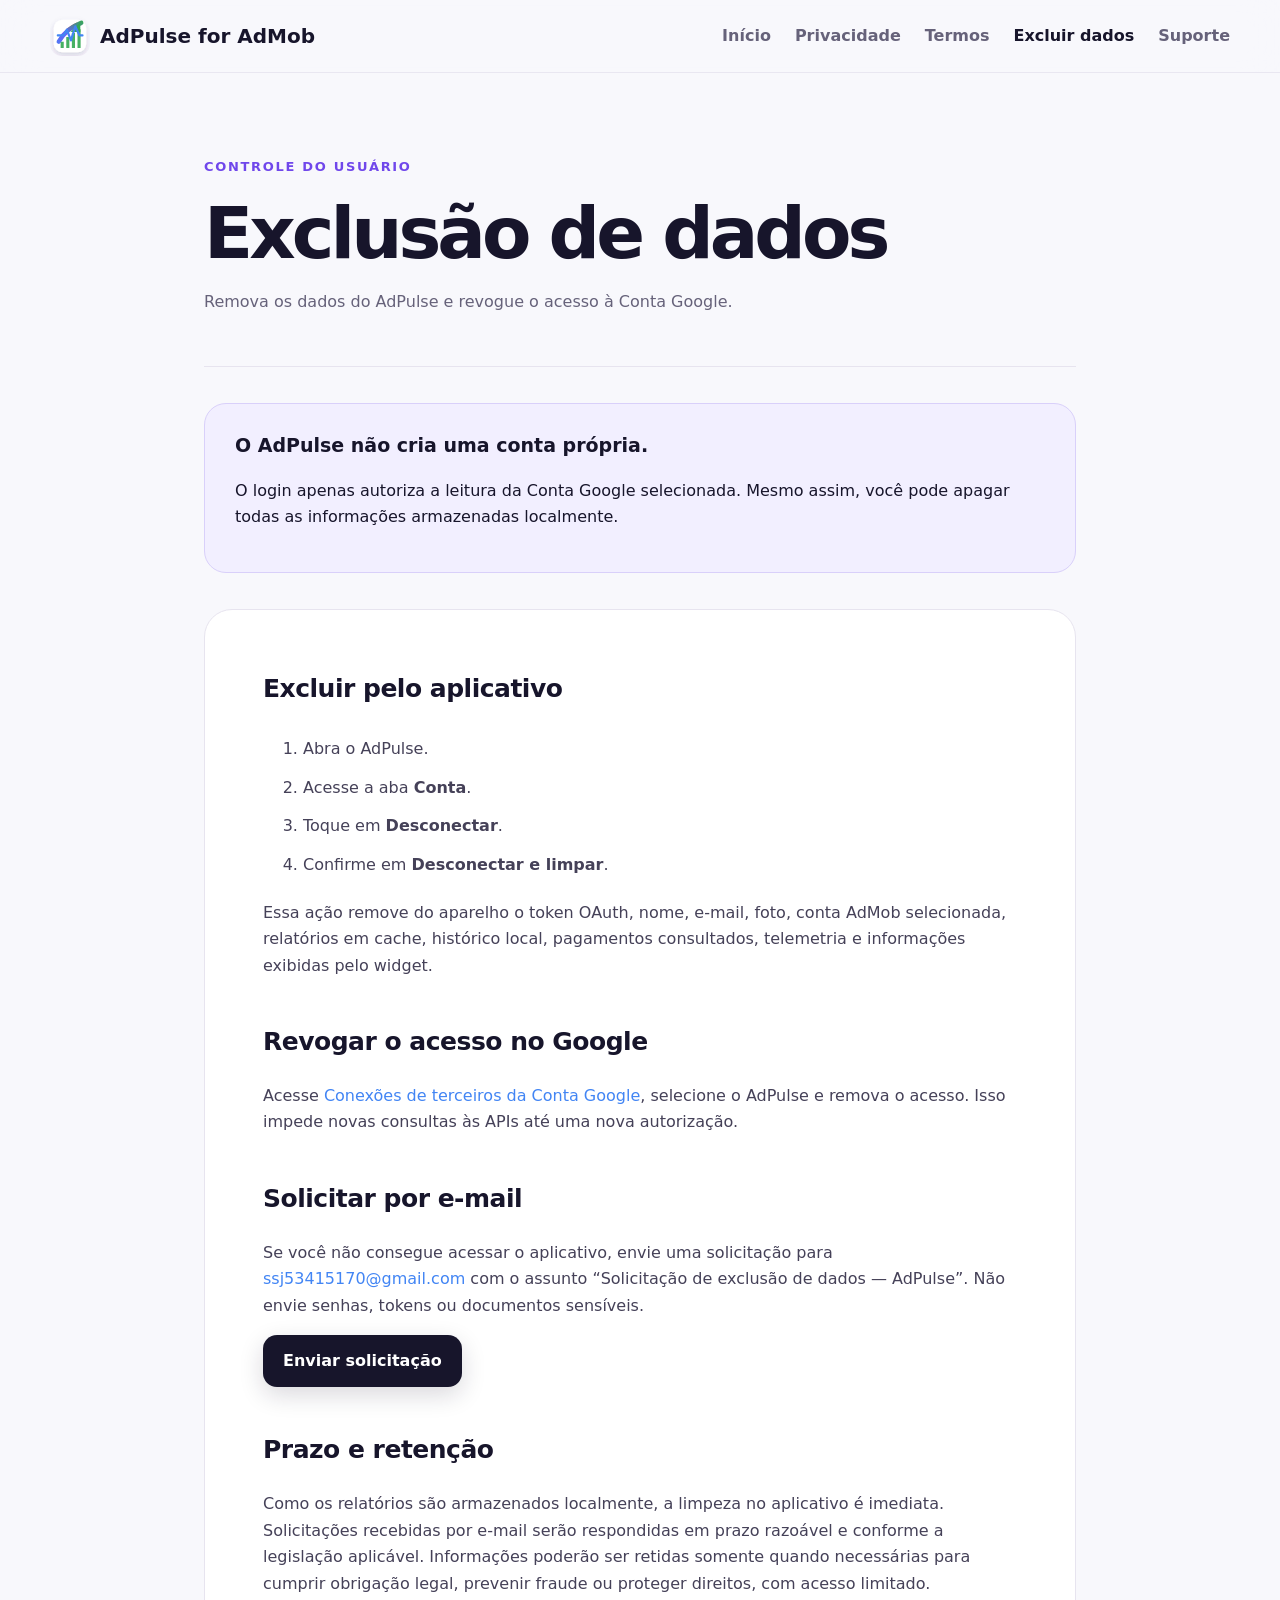
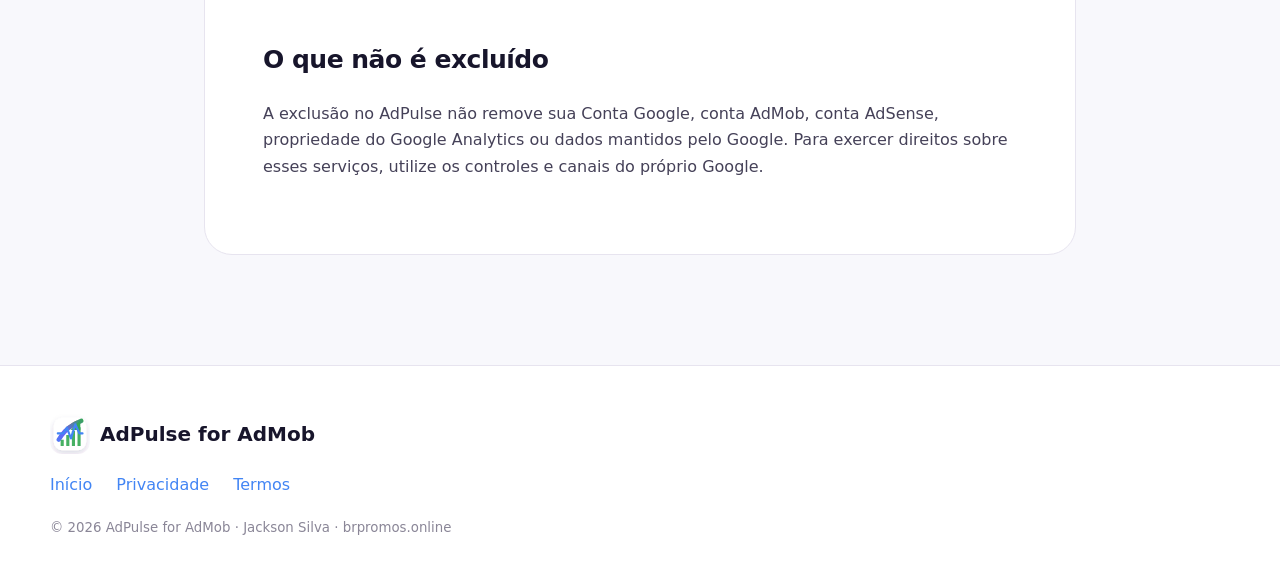
==== deletion/index.html @ be37e26b "Add clean URL pages for GitHub Pages" ====
<!doctype html><html lang="pt-BR"><head><meta charset="utf-8"><meta name="viewport" content="width=device-width,initial-scale=1"><meta name="description" content="Como excluir os dados locais e revogar o acesso do AdPulse."><title>Exclusão de dados — AdPulse</title><link rel="icon" href="../assets/adpulse-logo.svg"><link rel="stylesheet" href="../assets/site.css"></head><body><header class="nav"><a class="brand" href="../index.html"><img src="../assets/adpulse-logo.svg" alt=""><span>AdPulse for AdMob</span></a><nav><a href="../index.html">Início</a><a href="../privacy.html">Privacidade</a><a href="../terms.html">Termos</a><a class="active" href="../deletion.html">Excluir dados</a><a href="../support.html">Suporte</a></nav></header><main class="legal"><div class="legal-head"><span class="eyebrow">CONTROLE DO USUÁRIO</span><h1>Exclusão de dados</h1><p>Remova os dados do AdPulse e revogue o acesso à Conta Google.</p></div><aside class="summary"><b>O AdPulse não cria uma conta própria.</b><p>O login apenas autoriza a leitura da Conta Google selecionada. Mesmo assim, você pode apagar todas as informações armazenadas localmente.</p></aside><article class="legal-copy">
<h2>Excluir pelo aplicativo</h2><ol class="steps"><li>Abra o AdPulse.</li><li>Acesse a aba <strong>Conta</strong>.</li><li>Toque em <strong>Desconectar</strong>.</li><li>Confirme em <strong>Desconectar e limpar</strong>.</li></ol><p>Essa ação remove do aparelho o token OAuth, nome, e-mail, foto, conta AdMob selecionada, relatórios em cache, histórico local, pagamentos consultados, telemetria e informações exibidas pelo widget.</p>
<h2>Revogar o acesso no Google</h2><p>Acesse <a href="https://myaccount.google.com/connections" rel="noopener">Conexões de terceiros da Conta Google</a>, selecione o AdPulse e remova o acesso. Isso impede novas consultas às APIs até uma nova autorização.</p>
<h2>Solicitar por e-mail</h2><p>Se você não consegue acessar o aplicativo, envie uma solicitação para <a href="mailto:ssj53415170@gmail.com?subject=Solicitação%20de%20exclusão%20de%20dados%20-%20AdPulse">ssj53415170@gmail.com</a> com o assunto “Solicitação de exclusão de dados — AdPulse”. Não envie senhas, tokens ou documentos sensíveis.</p><a class="button" href="mailto:ssj53415170@gmail.com?subject=Solicitação%20de%20exclusão%20de%20dados%20-%20AdPulse">Enviar solicitação</a>
<h2>Prazo e retenção</h2><p>Como os relatórios são armazenados localmente, a limpeza no aplicativo é imediata. Solicitações recebidas por e-mail serão respondidas em prazo razoável e conforme a legislação aplicável. Informações poderão ser retidas somente quando necessárias para cumprir obrigação legal, prevenir fraude ou proteger direitos, com acesso limitado.</p>
<h2>O que não é excluído</h2><p>A exclusão no AdPulse não remove sua Conta Google, conta AdMob, conta AdSense, propriedade do Google Analytics ou dados mantidos pelo Google. Para exercer direitos sobre esses serviços, utilize os controles e canais do próprio Google.</p>
</article></main><footer><div class="brand"><img src="../assets/adpulse-logo.svg" alt=""><span>AdPulse for AdMob</span></div><div><a href="../index.html">Início</a><a href="../privacy.html">Privacidade</a><a href="../terms.html">Termos</a></div><small>© 2026 AdPulse for AdMob · Jackson Silva · brpromos.online</small></footer></body></html>
---- assets/site.css ----
:root{--ink:#17152b;--muted:#66627a;--line:#e7e4ef;--surface:#fff;--bg:#f8f8fc;--blue:#4285f4;--green:#34a853;--yellow:#fbbc04;--red:#ea4335;--violet:#7047eb}*{box-sizing:border-box}html{scroll-behavior:smooth}body{margin:0;background:var(--bg);color:var(--ink);font:16px/1.65 Inter,ui-sans-serif,system-ui,-apple-system,"Segoe UI",sans-serif}a{color:var(--blue);text-decoration:none}a:hover{text-decoration:underline}.nav{position:sticky;top:0;z-index:10;display:flex;align-items:center;justify-content:space-between;gap:30px;padding:16px max(24px,calc((100vw - 1180px)/2));background:rgba(248,248,252,.88);border-bottom:1px solid rgba(231,228,239,.8);backdrop-filter:blur(18px)}.brand{display:flex;align-items:center;gap:10px;color:var(--ink);font-size:20px;font-weight:850}.brand:hover{text-decoration:none}.brand img{width:40px;height:40px;border-radius:12px}.nav nav,.nav nav a,footer div{display:flex;align-items:center;gap:24px}.nav nav a{color:var(--muted);font-weight:650}.nav nav a.active{color:var(--ink)}main{max-width:1180px;margin:auto}.hero{min-height:680px;display:grid;grid-template-columns:1.05fr .95fr;align-items:center;gap:70px;padding:80px 24px}.eyebrow{color:var(--violet);font-size:13px;font-weight:850;letter-spacing:.13em}.hero h1,.legal-head h1{font-size:clamp(46px,6.2vw,82px);line-height:1.02;letter-spacing:-.055em;margin:18px 0}.hero h1 span{background:linear-gradient(90deg,var(--blue),var(--violet),#bf34d5);background-clip:text;color:transparent}.hero p{max-width:650px;color:var(--muted);font-size:20px}.actions{display:flex;gap:12px;flex-wrap:wrap;margin-top:32px}.button{display:inline-flex;align-items:center;justify-content:center;padding:13px 20px;border-radius:14px;background:var(--ink);color:white;font-weight:750;box-shadow:0 8px 25px rgba(23,21,43,.16)}.button:hover{text-decoration:none;transform:translateY(-1px)}.button.ghost{background:white;color:var(--ink);border:1px solid var(--line);box-shadow:none}.hero-card{padding:24px;border-radius:32px;background:linear-gradient(145deg,#fff,#f1effa);border:1px solid white;box-shadow:0 35px 90px rgba(50,35,110,.18);transform:rotate(1deg)}.card-title{display:flex;justify-content:space-between}.card-title b{color:var(--green);font-size:13px}.metric{margin-top:20px;padding:24px;border-radius:22px;background:white}.metric small,.metrics small{display:block;color:var(--muted)}.metric strong{display:block;margin-top:4px;font-size:27px}.chart{display:block;height:70px;margin-top:20px;background:linear-gradient(180deg,rgba(112,71,235,.2),transparent);clip-path:polygon(0 75%,15% 52%,31% 65%,48% 25%,65% 46%,83% 10%,100% 22%,100% 100%,0 100%);border-top:4px solid var(--violet)}.metrics{display:grid;grid-template-columns:repeat(3,1fr);gap:12px;margin-top:12px}.metrics div{padding:16px;background:white;border-radius:18px}.metrics i{display:block;width:10px;height:10px;border-radius:50%;margin-bottom:8px}.blue{background:var(--blue)}.green{background:var(--green)}.yellow{background:var(--yellow)}.red{background:var(--red)}.trust{display:grid;grid-template-columns:repeat(3,1fr);gap:1px;background:var(--line);border:1px solid var(--line);border-radius:24px;overflow:hidden;margin:0 24px}.trust div{display:flex;flex-direction:column;padding:26px;background:white}.trust span{color:var(--muted);font-size:14px}.section{padding:110px 24px}.section h2{font-size:clamp(34px,4vw,54px);line-height:1.1;letter-spacing:-.04em;margin:12px 0}.lead{max-width:700px;color:var(--muted);font-size:19px}.grid{display:grid;grid-template-columns:repeat(3,1fr);gap:18px;margin-top:42px}.grid article{padding:26px;background:white;border:1px solid var(--line);border-radius:24px}.grid article p{color:var(--muted)}.icon{display:grid;place-items:center;width:44px;height:44px;border-radius:14px;color:white;font-size:22px;font-style:normal}.statement{margin:0 24px 90px;padding:56px;border-radius:32px;background:linear-gradient(135deg,#17152b,#3e2575);color:white}.statement p{max-width:800px;color:#d8d1e8;font-size:18px}.legal{max-width:920px;padding:80px 24px 110px}.legal-head{padding-bottom:35px;border-bottom:1px solid var(--line)}.legal-head h1{font-size:clamp(44px,7vw,72px)}.legal-head p{color:var(--muted)}.summary{margin:36px 0;padding:26px 30px;border:1px solid #d9d0fa;border-radius:22px;background:#f2efff}.summary b{font-size:19px}.summary li{margin:6px 0}.legal-copy{background:white;border:1px solid var(--line);border-radius:28px;padding:clamp(24px,5vw,58px)}.legal-copy h2{margin-top:42px;font-size:25px;letter-spacing:-.02em}.legal-copy h2:first-child{margin-top:0}.legal-copy h3{margin-top:26px;font-size:18px}.legal-copy p,.legal-copy li{color:#454158}.legal-copy code{padding:2px 7px;border-radius:6px;background:#f0eef6;color:#4f2bc8}.steps li{padding:6px 0}footer{display:grid;gap:18px;padding:48px max(24px,calc((100vw - 1180px)/2));background:white;border-top:1px solid var(--line);color:var(--muted)}footer p{margin:0}footer small{color:#8a8697}@media(max-width:800px){.nav{align-items:flex-start}.nav nav{display:none}.hero{grid-template-columns:1fr;padding-top:55px}.hero-card{transform:none}.trust,.grid{grid-template-columns:1fr}.trust{margin:0 16px}.section{padding:75px 20px}.statement{margin:0 16px 65px;padding:32px}.metrics{grid-template-columns:1fr}.legal{padding-top:50px}footer div{flex-wrap:wrap;gap:14px}}
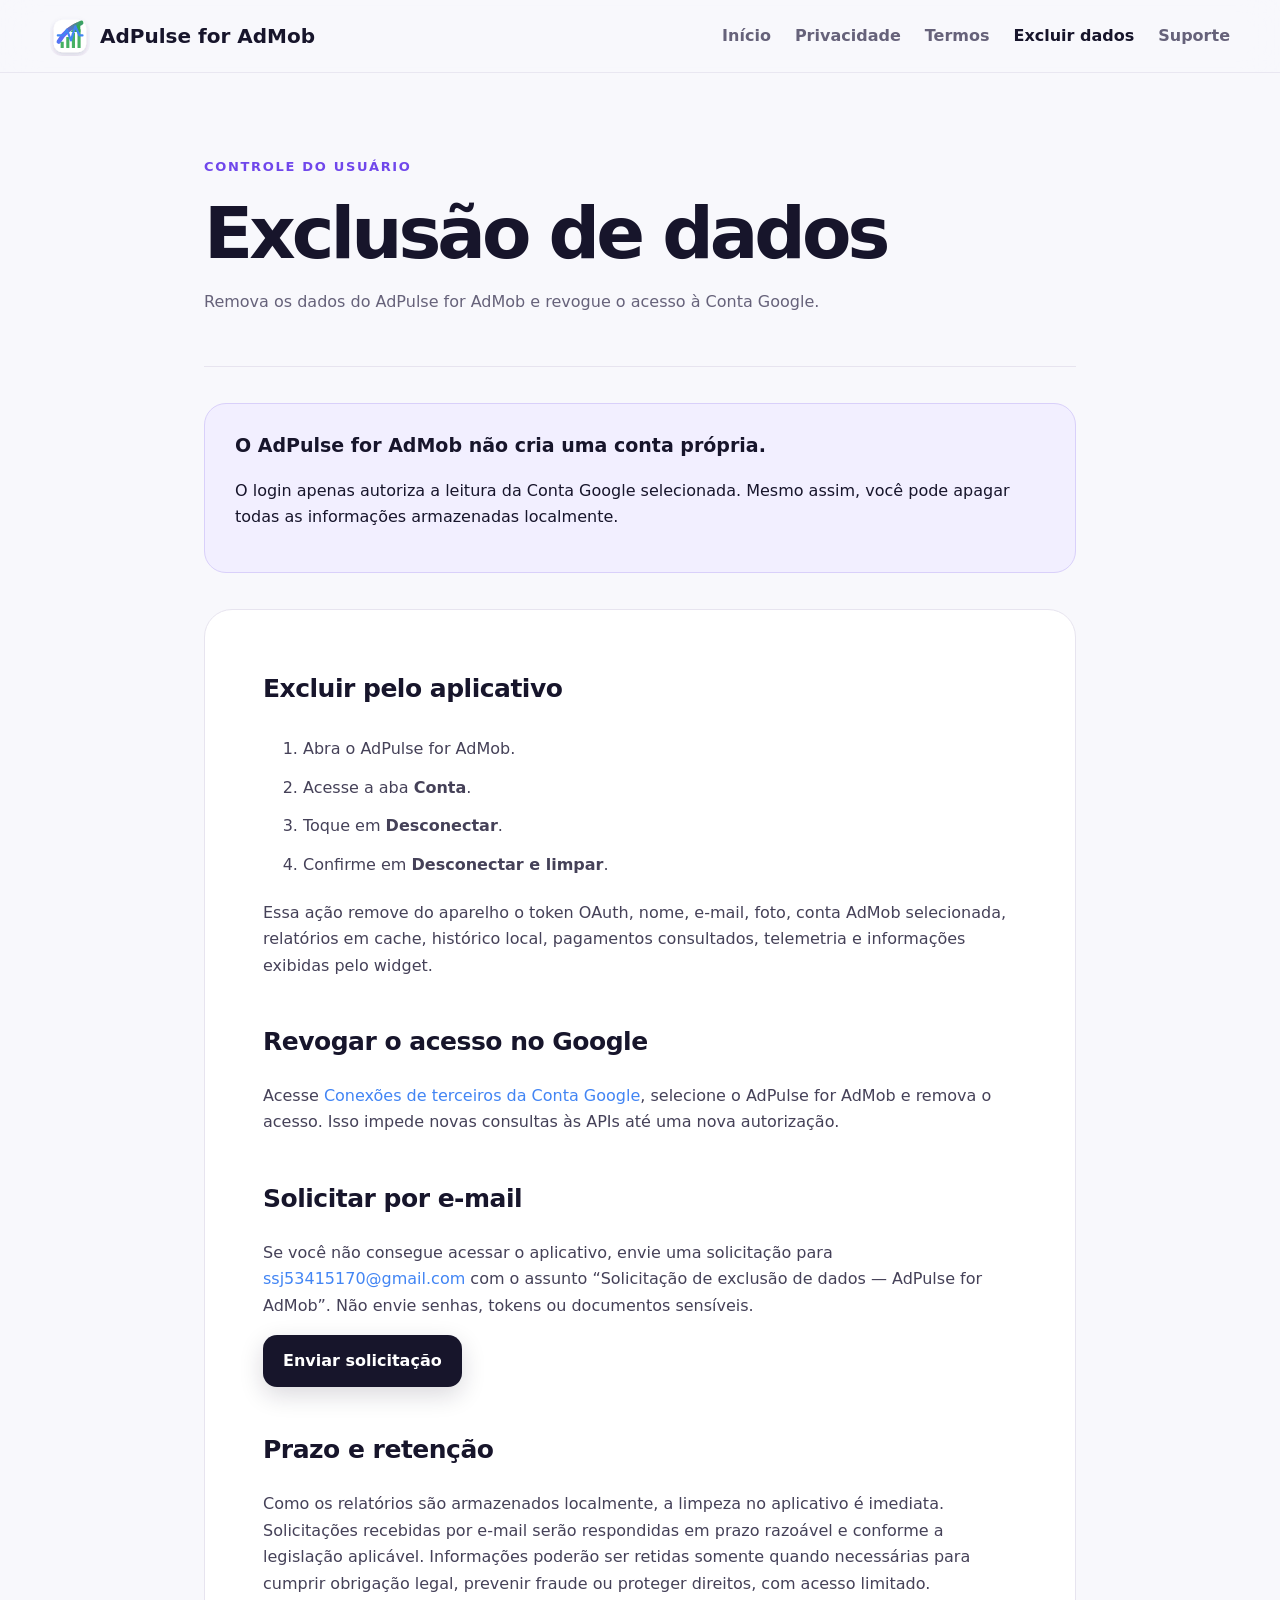
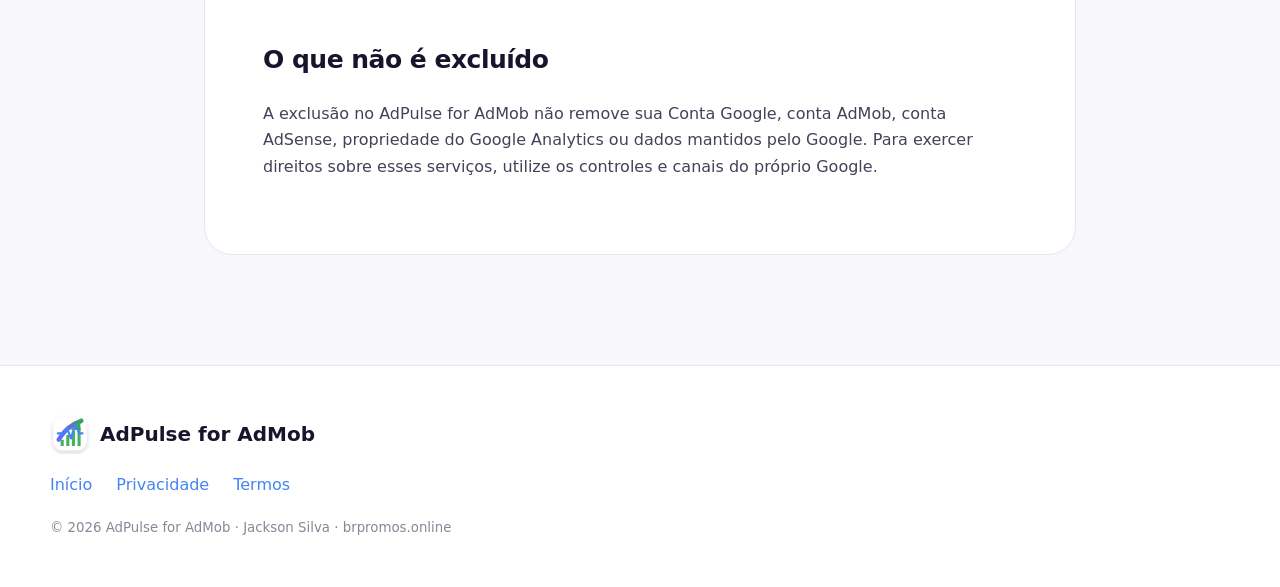
==== commit 447204b6: "Align OAuth site app name with consent screen" ====
--- a/deletion/index.html
+++ b/deletion/index.html
@@ -1,9 +1,11 @@
-<!doctype html><html lang="pt-BR"><head><meta charset="utf-8"><meta name="viewport" content="width=device-width,initial-scale=1"><meta name="description" content="Como excluir os dados locais e revogar o acesso do AdPulse."><title>Exclusão de dados — AdPulse</title><link rel="icon" href="../assets/adpulse-logo.svg"><link rel="stylesheet" href="../assets/site.css"></head><body><header class="nav"><a class="brand" href="../index.html"><img src="../assets/adpulse-logo.svg" alt=""><span>AdPulse for AdMob</span></a><nav><a href="../index.html">Início</a><a href="../privacy.html">Privacidade</a><a href="../terms.html">Termos</a><a class="active" href="../deletion.html">Excluir dados</a><a href="../support.html">Suporte</a></nav></header><main class="legal"><div class="legal-head"><span class="eyebrow">CONTROLE DO USUÁRIO</span><h1>Exclusão de dados</h1><p>Remova os dados do AdPulse e revogue o acesso à Conta Google.</p></div><aside class="summary"><b>O AdPulse não cria uma conta própria.</b><p>O login apenas autoriza a leitura da Conta Google selecionada. Mesmo assim, você pode apagar todas as informações armazenadas localmente.</p></aside><article class="legal-copy">
-<h2>Excluir pelo aplicativo</h2><ol class="steps"><li>Abra o AdPulse.</li><li>Acesse a aba <strong>Conta</strong>.</li><li>Toque em <strong>Desconectar</strong>.</li><li>Confirme em <strong>Desconectar e limpar</strong>.</li></ol><p>Essa ação remove do aparelho o token OAuth, nome, e-mail, foto, conta AdMob selecionada, relatórios em cache, histórico local, pagamentos consultados, telemetria e informações exibidas pelo widget.</p>
-<h2>Revogar o acesso no Google</h2><p>Acesse <a href="https://myaccount.google.com/connections" rel="noopener">Conexões de terceiros da Conta Google</a>, selecione o AdPulse e remova o acesso. Isso impede novas consultas às APIs até uma nova autorização.</p>
-<h2>Solicitar por e-mail</h2><p>Se você não consegue acessar o aplicativo, envie uma solicitação para <a href="mailto:ssj53415170@gmail.com?subject=Solicitação%20de%20exclusão%20de%20dados%20-%20AdPulse">ssj53415170@gmail.com</a> com o assunto “Solicitação de exclusão de dados — AdPulse”. Não envie senhas, tokens ou documentos sensíveis.</p><a class="button" href="mailto:ssj53415170@gmail.com?subject=Solicitação%20de%20exclusão%20de%20dados%20-%20AdPulse">Enviar solicitação</a>
+<!doctype html><html lang="pt-BR"><head><meta charset="utf-8"><meta name="viewport" content="width=device-width,initial-scale=1"><meta name="description" content="Como excluir os dados locais e revogar o acesso do AdPulse for AdMob."><title>Exclusão de dados — AdPulse for AdMob</title><link rel="icon" href="../assets/adpulse-logo.svg"><link rel="stylesheet" href="../assets/site.css"></head><body><header class="nav"><a class="brand" href="../index.html"><img src="../assets/adpulse-logo.svg" alt=""><span>AdPulse for AdMob</span></a><nav><a href="../index.html">Início</a><a href="../privacy.html">Privacidade</a><a href="../terms.html">Termos</a><a class="active" href="../deletion.html">Excluir dados</a><a href="../support.html">Suporte</a></nav></header><main class="legal"><div class="legal-head"><span class="eyebrow">CONTROLE DO USUÁRIO</span><h1>Exclusão de dados</h1><p>Remova os dados do AdPulse for AdMob e revogue o acesso à Conta Google.</p></div><aside class="summary"><b>O AdPulse for AdMob não cria uma conta própria.</b><p>O login apenas autoriza a leitura da Conta Google selecionada. Mesmo assim, você pode apagar todas as informações armazenadas localmente.</p></aside><article class="legal-copy">
+<h2>Excluir pelo aplicativo</h2><ol class="steps"><li>Abra o AdPulse for AdMob.</li><li>Acesse a aba <strong>Conta</strong>.</li><li>Toque em <strong>Desconectar</strong>.</li><li>Confirme em <strong>Desconectar e limpar</strong>.</li></ol><p>Essa ação remove do aparelho o token OAuth, nome, e-mail, foto, conta AdMob selecionada, relatórios em cache, histórico local, pagamentos consultados, telemetria e informações exibidas pelo widget.</p>
+<h2>Revogar o acesso no Google</h2><p>Acesse <a href="https://myaccount.google.com/connections" rel="noopener">Conexões de terceiros da Conta Google</a>, selecione o AdPulse for AdMob e remova o acesso. Isso impede novas consultas às APIs até uma nova autorização.</p>
+<h2>Solicitar por e-mail</h2><p>Se você não consegue acessar o aplicativo, envie uma solicitação para <a href="mailto:ssj53415170@gmail.com?subject=Solicitação%20de%20exclusão%20de%20dados%20-%20AdPulse%20for%20AdMob">ssj53415170@gmail.com</a> com o assunto “Solicitação de exclusão de dados — AdPulse for AdMob”. Não envie senhas, tokens ou documentos sensíveis.</p><a class="button" href="mailto:ssj53415170@gmail.com?subject=Solicitação%20de%20exclusão%20de%20dados%20-%20AdPulse%20for%20AdMob">Enviar solicitação</a>
 <h2>Prazo e retenção</h2><p>Como os relatórios são armazenados localmente, a limpeza no aplicativo é imediata. Solicitações recebidas por e-mail serão respondidas em prazo razoável e conforme a legislação aplicável. Informações poderão ser retidas somente quando necessárias para cumprir obrigação legal, prevenir fraude ou proteger direitos, com acesso limitado.</p>
-<h2>O que não é excluído</h2><p>A exclusão no AdPulse não remove sua Conta Google, conta AdMob, conta AdSense, propriedade do Google Analytics ou dados mantidos pelo Google. Para exercer direitos sobre esses serviços, utilize os controles e canais do próprio Google.</p>
+<h2>O que não é excluído</h2><p>A exclusão no AdPulse for AdMob não remove sua Conta Google, conta AdMob, conta AdSense, propriedade do Google Analytics ou dados mantidos pelo Google. Para exercer direitos sobre esses serviços, utilize os controles e canais do próprio Google.</p>
 </article></main><footer><div class="brand"><img src="../assets/adpulse-logo.svg" alt=""><span>AdPulse for AdMob</span></div><div><a href="../index.html">Início</a><a href="../privacy.html">Privacidade</a><a href="../terms.html">Termos</a></div><small>© 2026 AdPulse for AdMob · Jackson Silva · brpromos.online</small></footer></body></html>
 
 
+
+
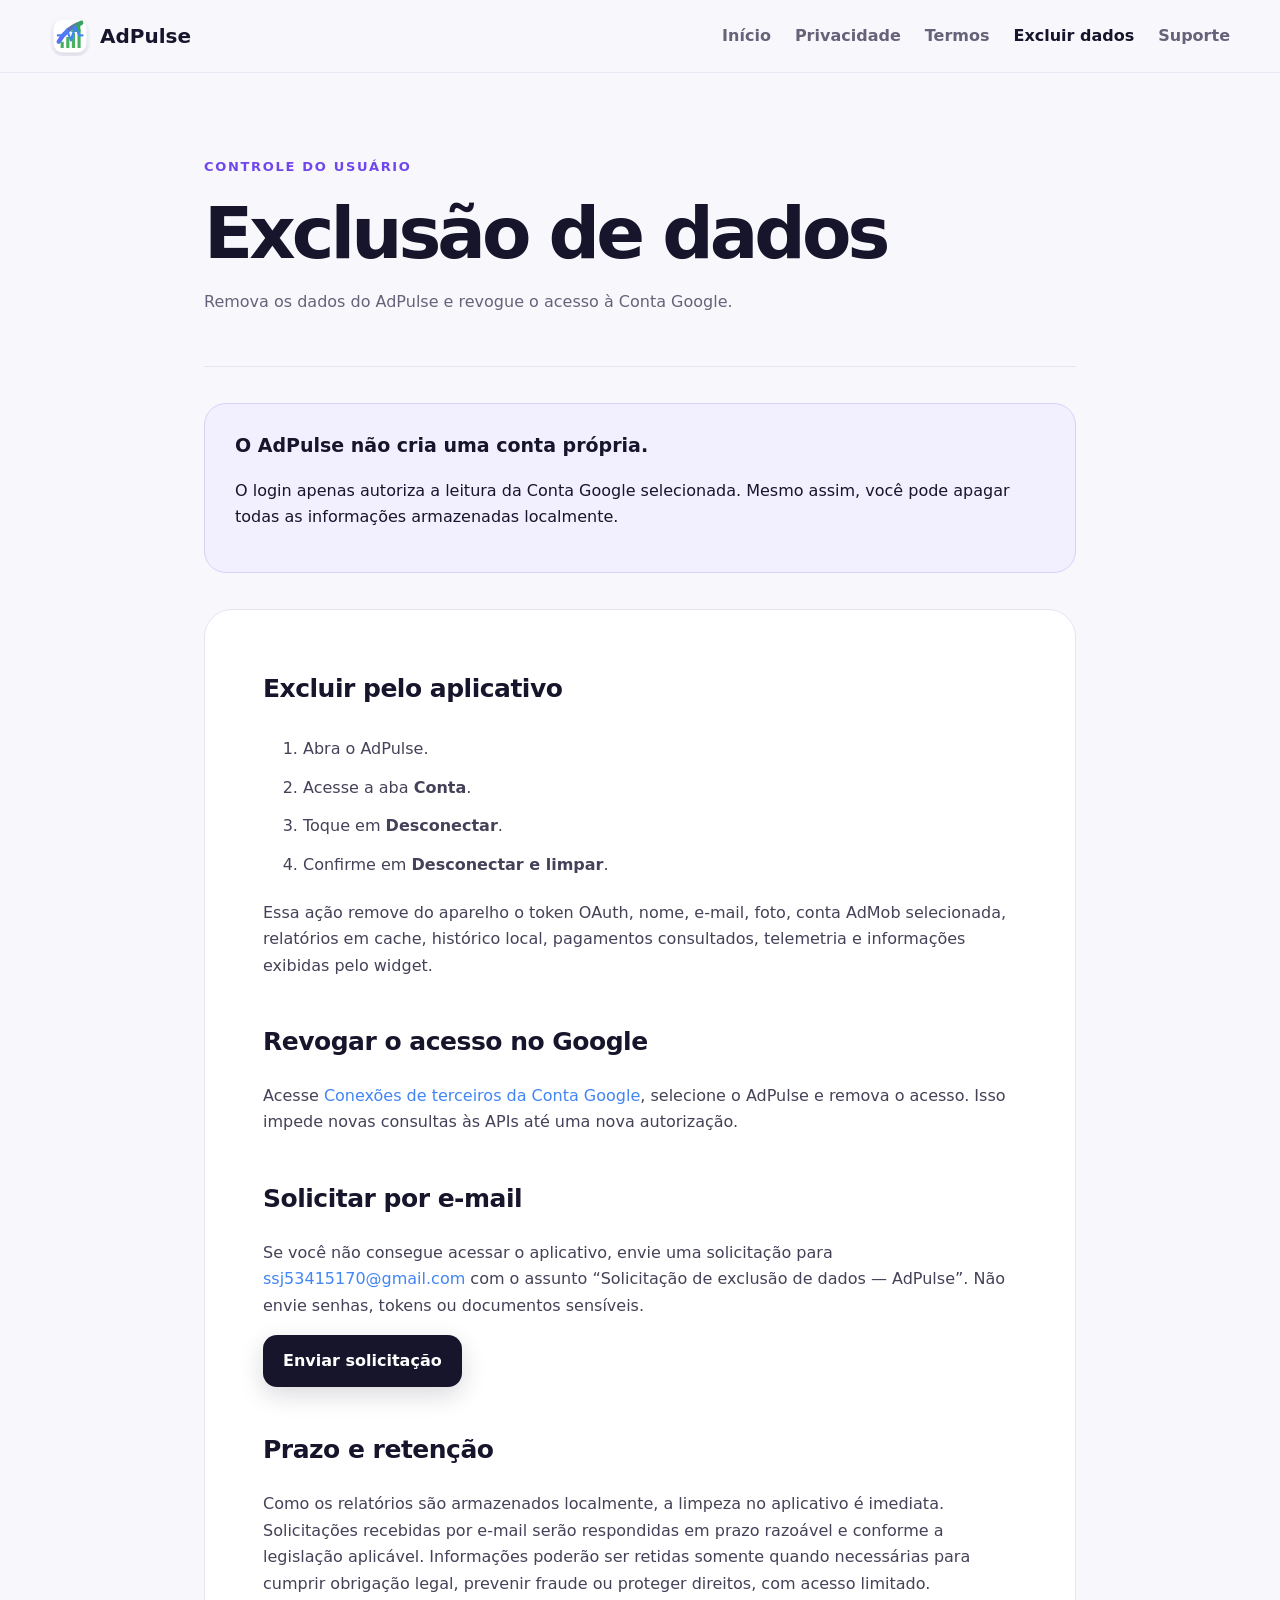
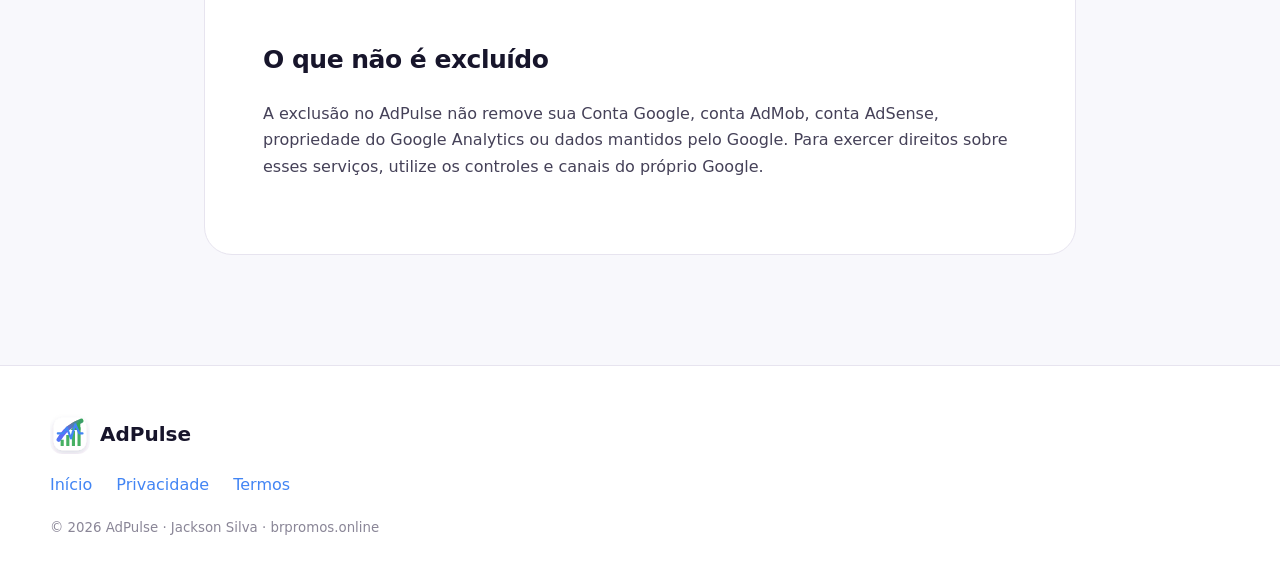
==== commit cf2c90fd: "Rename OAuth brand to AdPulse" ====
--- a/deletion/index.html
+++ b/deletion/index.html
@@ -1,11 +1,13 @@
-<!doctype html><html lang="pt-BR"><head><meta charset="utf-8"><meta name="viewport" content="width=device-width,initial-scale=1"><meta name="description" content="Como excluir os dados locais e revogar o acesso do AdPulse for AdMob."><title>Exclusão de dados — AdPulse for AdMob</title><link rel="icon" href="../assets/adpulse-logo.svg"><link rel="stylesheet" href="../assets/site.css"></head><body><header class="nav"><a class="brand" href="../index.html"><img src="../assets/adpulse-logo.svg" alt=""><span>AdPulse for AdMob</span></a><nav><a href="../index.html">Início</a><a href="../privacy.html">Privacidade</a><a href="../terms.html">Termos</a><a class="active" href="../deletion.html">Excluir dados</a><a href="../support.html">Suporte</a></nav></header><main class="legal"><div class="legal-head"><span class="eyebrow">CONTROLE DO USUÁRIO</span><h1>Exclusão de dados</h1><p>Remova os dados do AdPulse for AdMob e revogue o acesso à Conta Google.</p></div><aside class="summary"><b>O AdPulse for AdMob não cria uma conta própria.</b><p>O login apenas autoriza a leitura da Conta Google selecionada. Mesmo assim, você pode apagar todas as informações armazenadas localmente.</p></aside><article class="legal-copy">
-<h2>Excluir pelo aplicativo</h2><ol class="steps"><li>Abra o AdPulse for AdMob.</li><li>Acesse a aba <strong>Conta</strong>.</li><li>Toque em <strong>Desconectar</strong>.</li><li>Confirme em <strong>Desconectar e limpar</strong>.</li></ol><p>Essa ação remove do aparelho o token OAuth, nome, e-mail, foto, conta AdMob selecionada, relatórios em cache, histórico local, pagamentos consultados, telemetria e informações exibidas pelo widget.</p>
-<h2>Revogar o acesso no Google</h2><p>Acesse <a href="https://myaccount.google.com/connections" rel="noopener">Conexões de terceiros da Conta Google</a>, selecione o AdPulse for AdMob e remova o acesso. Isso impede novas consultas às APIs até uma nova autorização.</p>
-<h2>Solicitar por e-mail</h2><p>Se você não consegue acessar o aplicativo, envie uma solicitação para <a href="mailto:ssj53415170@gmail.com?subject=Solicitação%20de%20exclusão%20de%20dados%20-%20AdPulse%20for%20AdMob">ssj53415170@gmail.com</a> com o assunto “Solicitação de exclusão de dados — AdPulse for AdMob”. Não envie senhas, tokens ou documentos sensíveis.</p><a class="button" href="mailto:ssj53415170@gmail.com?subject=Solicitação%20de%20exclusão%20de%20dados%20-%20AdPulse%20for%20AdMob">Enviar solicitação</a>
+<!doctype html><html lang="pt-BR"><head><meta charset="utf-8"><meta name="viewport" content="width=device-width,initial-scale=1"><meta name="description" content="Como excluir os dados locais e revogar o acesso do AdPulse."><title>Exclusão de dados — AdPulse</title><link rel="icon" href="../assets/adpulse-logo.svg"><link rel="stylesheet" href="../assets/site.css"></head><body><header class="nav"><a class="brand" href="../index.html"><img src="../assets/adpulse-logo.svg" alt=""><span>AdPulse</span></a><nav><a href="../index.html">Início</a><a href="../privacy.html">Privacidade</a><a href="../terms.html">Termos</a><a class="active" href="../deletion.html">Excluir dados</a><a href="../support.html">Suporte</a></nav></header><main class="legal"><div class="legal-head"><span class="eyebrow">CONTROLE DO USUÁRIO</span><h1>Exclusão de dados</h1><p>Remova os dados do AdPulse e revogue o acesso à Conta Google.</p></div><aside class="summary"><b>O AdPulse não cria uma conta própria.</b><p>O login apenas autoriza a leitura da Conta Google selecionada. Mesmo assim, você pode apagar todas as informações armazenadas localmente.</p></aside><article class="legal-copy">
+<h2>Excluir pelo aplicativo</h2><ol class="steps"><li>Abra o AdPulse.</li><li>Acesse a aba <strong>Conta</strong>.</li><li>Toque em <strong>Desconectar</strong>.</li><li>Confirme em <strong>Desconectar e limpar</strong>.</li></ol><p>Essa ação remove do aparelho o token OAuth, nome, e-mail, foto, conta AdMob selecionada, relatórios em cache, histórico local, pagamentos consultados, telemetria e informações exibidas pelo widget.</p>
+<h2>Revogar o acesso no Google</h2><p>Acesse <a href="https://myaccount.google.com/connections" rel="noopener">Conexões de terceiros da Conta Google</a>, selecione o AdPulse e remova o acesso. Isso impede novas consultas às APIs até uma nova autorização.</p>
+<h2>Solicitar por e-mail</h2><p>Se você não consegue acessar o aplicativo, envie uma solicitação para <a href="mailto:ssj53415170@gmail.com?subject=Solicitação%20de%20exclusão%20de%20dados%20-%20AdPulse">ssj53415170@gmail.com</a> com o assunto “Solicitação de exclusão de dados — AdPulse”. Não envie senhas, tokens ou documentos sensíveis.</p><a class="button" href="mailto:ssj53415170@gmail.com?subject=Solicitação%20de%20exclusão%20de%20dados%20-%20AdPulse">Enviar solicitação</a>
 <h2>Prazo e retenção</h2><p>Como os relatórios são armazenados localmente, a limpeza no aplicativo é imediata. Solicitações recebidas por e-mail serão respondidas em prazo razoável e conforme a legislação aplicável. Informações poderão ser retidas somente quando necessárias para cumprir obrigação legal, prevenir fraude ou proteger direitos, com acesso limitado.</p>
-<h2>O que não é excluído</h2><p>A exclusão no AdPulse for AdMob não remove sua Conta Google, conta AdMob, conta AdSense, propriedade do Google Analytics ou dados mantidos pelo Google. Para exercer direitos sobre esses serviços, utilize os controles e canais do próprio Google.</p>
-</article></main><footer><div class="brand"><img src="../assets/adpulse-logo.svg" alt=""><span>AdPulse for AdMob</span></div><div><a href="../index.html">Início</a><a href="../privacy.html">Privacidade</a><a href="../terms.html">Termos</a></div><small>© 2026 AdPulse for AdMob · Jackson Silva · brpromos.online</small></footer></body></html>
+<h2>O que não é excluído</h2><p>A exclusão no AdPulse não remove sua Conta Google, conta AdMob, conta AdSense, propriedade do Google Analytics ou dados mantidos pelo Google. Para exercer direitos sobre esses serviços, utilize os controles e canais do próprio Google.</p>
+</article></main><footer><div class="brand"><img src="../assets/adpulse-logo.svg" alt=""><span>AdPulse</span></div><div><a href="../index.html">Início</a><a href="../privacy.html">Privacidade</a><a href="../terms.html">Termos</a></div><small>© 2026 AdPulse · Jackson Silva · brpromos.online</small></footer></body></html>
 
 
 
 
+
+
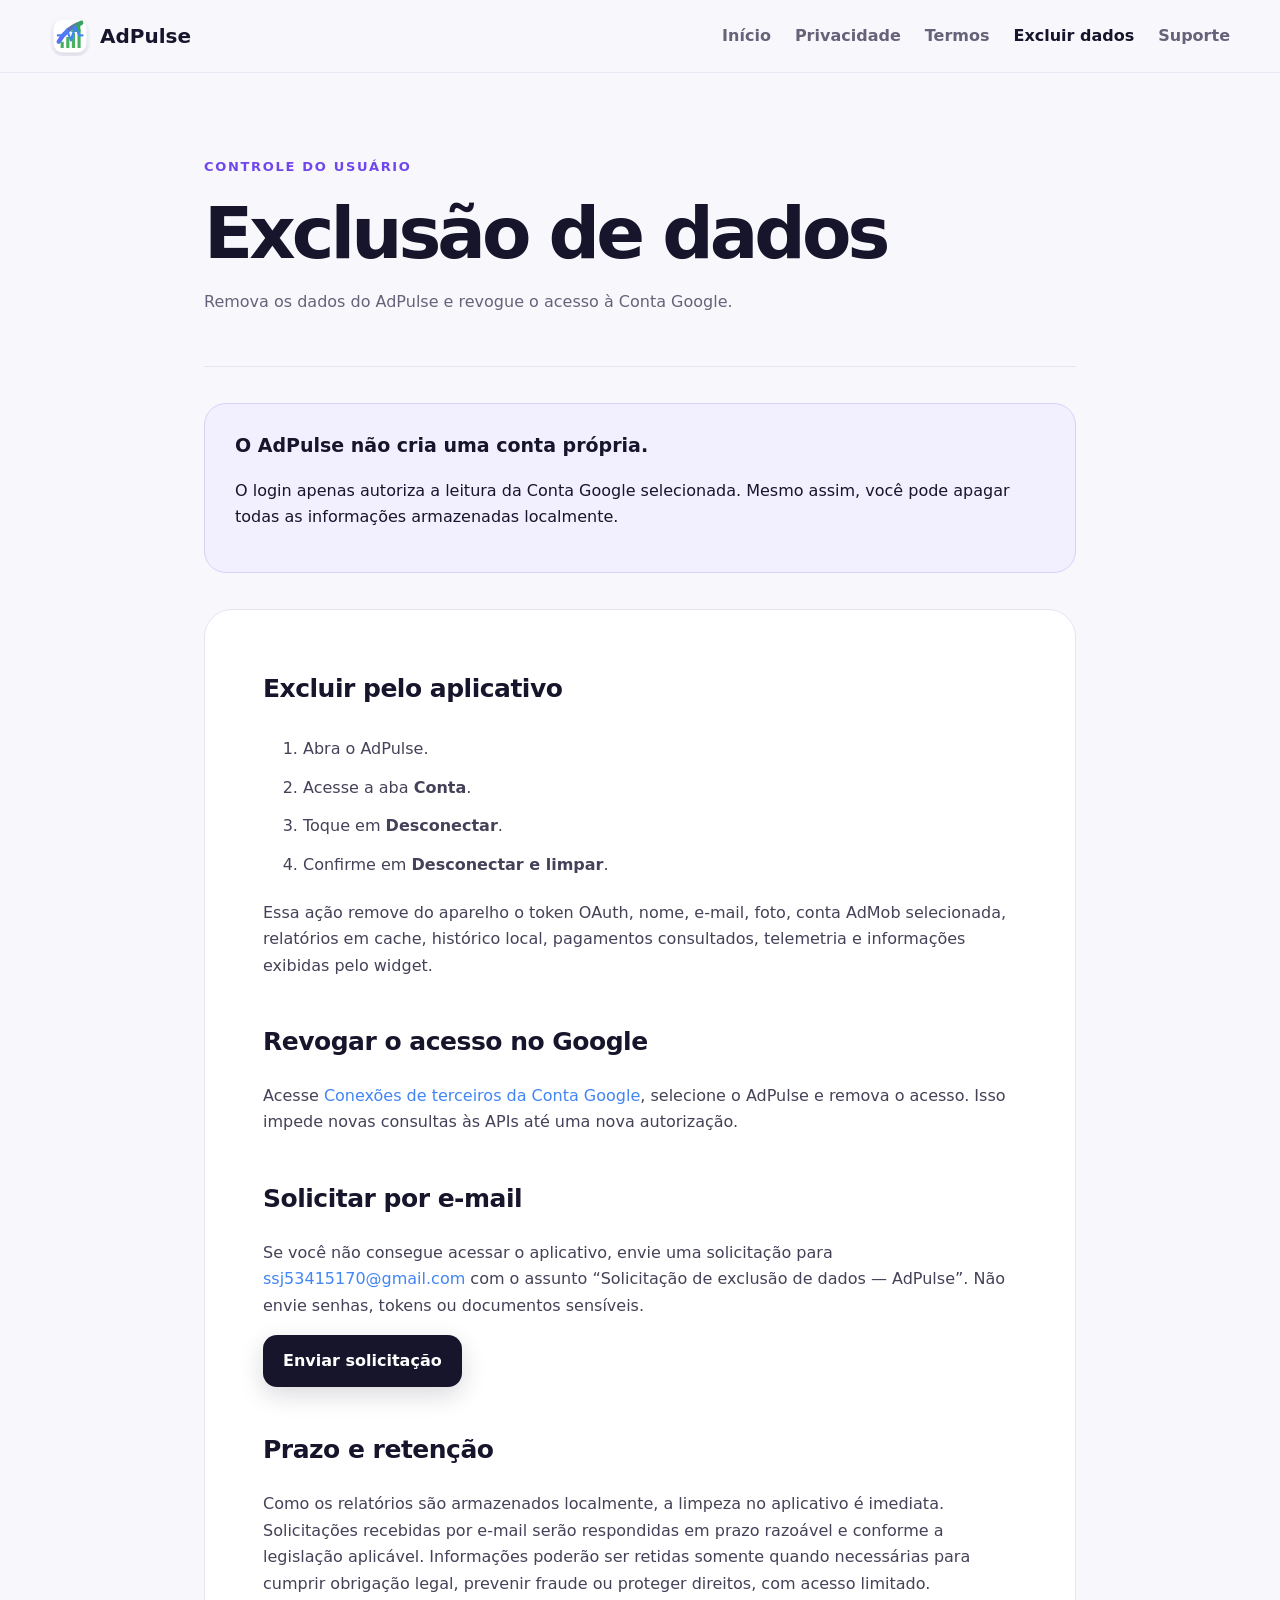
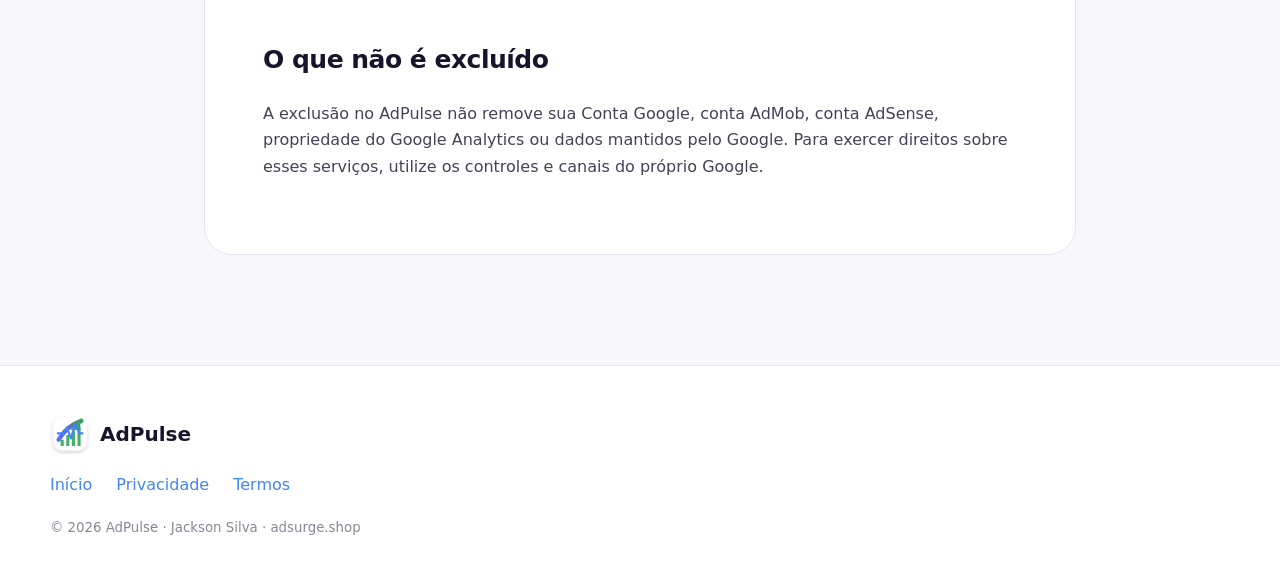
==== commit 53c338f6: "Switch OAuth site domain to adsurge.shop" ====
--- a/deletion/index.html
+++ b/deletion/index.html
@@ -4,10 +4,11 @@
 <h2>Solicitar por e-mail</h2><p>Se você não consegue acessar o aplicativo, envie uma solicitação para <a href="mailto:ssj53415170@gmail.com?subject=Solicitação%20de%20exclusão%20de%20dados%20-%20AdPulse">ssj53415170@gmail.com</a> com o assunto “Solicitação de exclusão de dados — AdPulse”. Não envie senhas, tokens ou documentos sensíveis.</p><a class="button" href="mailto:ssj53415170@gmail.com?subject=Solicitação%20de%20exclusão%20de%20dados%20-%20AdPulse">Enviar solicitação</a>
 <h2>Prazo e retenção</h2><p>Como os relatórios são armazenados localmente, a limpeza no aplicativo é imediata. Solicitações recebidas por e-mail serão respondidas em prazo razoável e conforme a legislação aplicável. Informações poderão ser retidas somente quando necessárias para cumprir obrigação legal, prevenir fraude ou proteger direitos, com acesso limitado.</p>
 <h2>O que não é excluído</h2><p>A exclusão no AdPulse não remove sua Conta Google, conta AdMob, conta AdSense, propriedade do Google Analytics ou dados mantidos pelo Google. Para exercer direitos sobre esses serviços, utilize os controles e canais do próprio Google.</p>
-</article></main><footer><div class="brand"><img src="../assets/adpulse-logo.svg" alt=""><span>AdPulse</span></div><div><a href="../index.html">Início</a><a href="../privacy.html">Privacidade</a><a href="../terms.html">Termos</a></div><small>© 2026 AdPulse · Jackson Silva · brpromos.online</small></footer></body></html>
+</article></main><footer><div class="brand"><img src="../assets/adpulse-logo.svg" alt=""><span>AdPulse</span></div><div><a href="../index.html">Início</a><a href="../privacy.html">Privacidade</a><a href="../terms.html">Termos</a></div><small>© 2026 AdPulse · Jackson Silva · adsurge.shop</small></footer></body></html>
 
 
 
 
 
 
+
